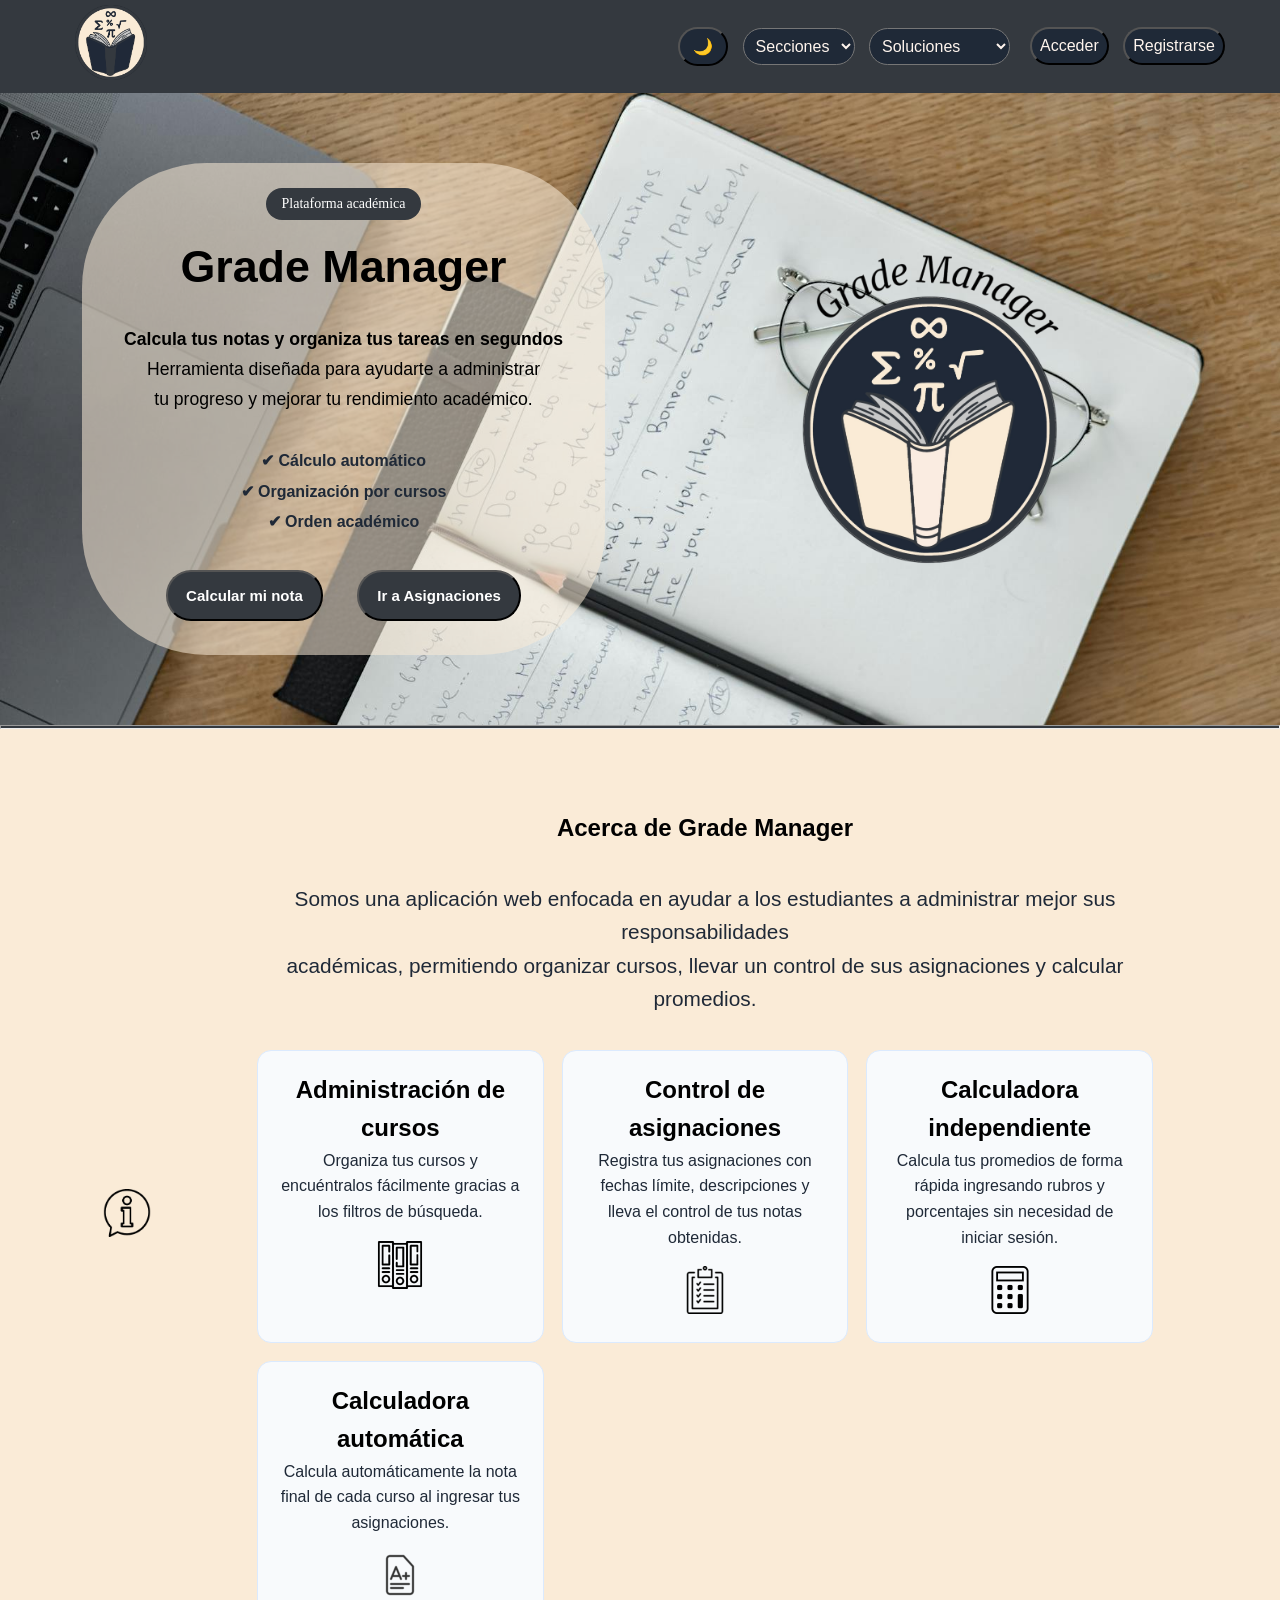
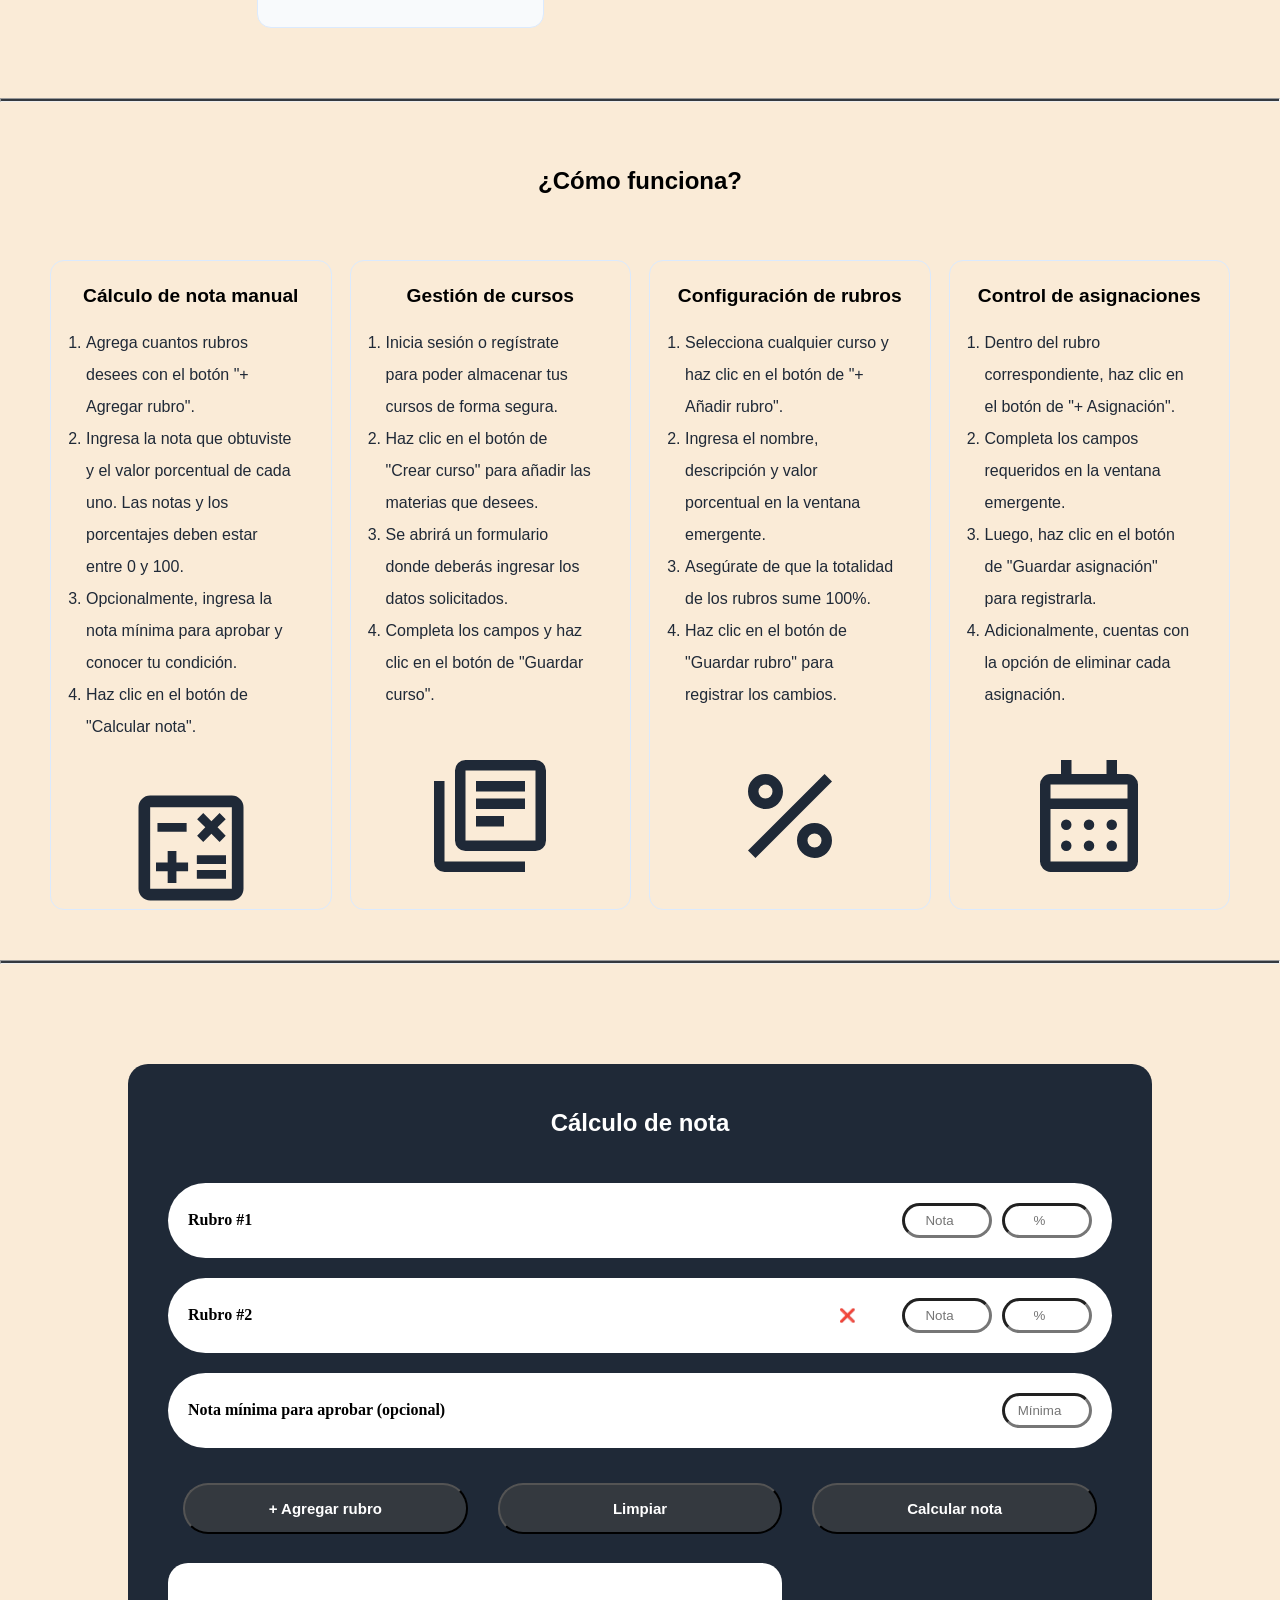
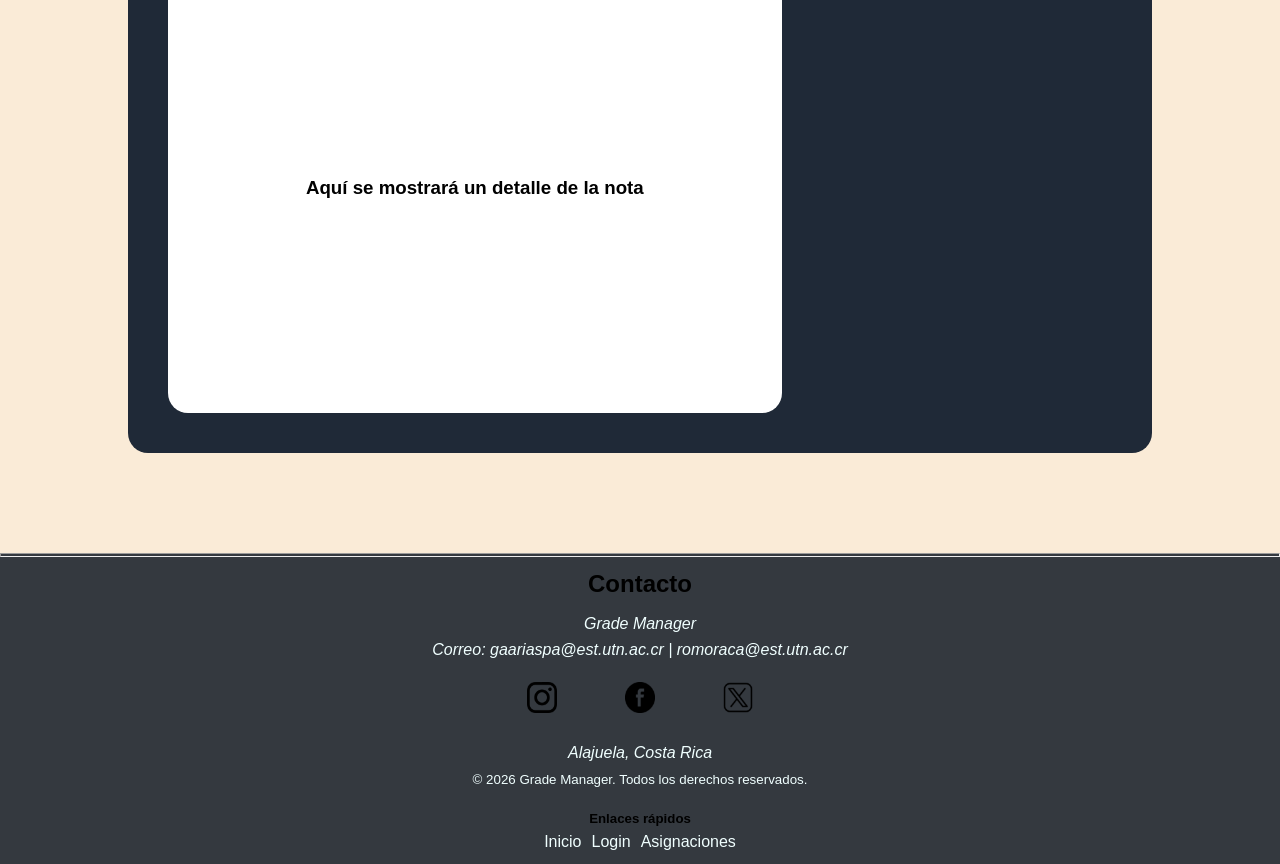
==== index.html @ 629d48a9 "Merge branch 'main' of https://github.com/RadTanuki/Proyecto_Programacion_Web_I" ====
<!DOCTYPE html>
<html lang="en">

<head>
    <meta charset="UTF-8">
    <meta name="viewport" content="width=device-width, initial-scale=1.0">
    <meta name="description" content="Grade Manager is a webpage dedicated to
    help students manage their university assignments and projects">
    <meta name="keywords" 
        content="College, Study, Knowledge, Management,
        Students, Time management, Programming, 
        Artificial Inteligence, Chemistry, Phisics, Biology">
    <link rel="stylesheet" href="CSS/style.css">
    <link rel="stylesheet" href="CSS/styleCalculoNota.css">
    <title>Grade Manager | Inicio</title>
</head>

<body>
    <header class="site-header" id="header">
        
        <a href="index.html">
            <img src="assets/images/logoHeader.png" class="logo" alt="Logo de Grade Manager">
        </a>

        <input type="checkbox" id="menu-toggle">

        <label for="menu-toggle" class="hamburguesa">
            <span></span>
            <span></span>
            <span></span>
        </label>

        <div class="menu-nav">
            <nav>

                <button id="botonDark" class="header-interactables"> &#x1F319; </button>
        
                <select class="header-interactables" id="sections">
                    <option value="">Secciones</option>
                    <option value="#hero">Inicio</option>
                    <option value="#about">Acerca de</option>
                    <option value="#funcionamiento">Tutorial</option>
                    <option value="#contact">Contacto</option>
                </select>
                <select class="header-interactables" id="solutions">
                    <option>Soluciones</option>
                    <option value="curso.html">Asignaciones</option>
                    <option value="#calculoNota">Calcular notas</option>
                </select>
            </nav>
            <nav>
                <button class="header-interactables" data-href="login.html">Acceder</button>
                <button class="header-interactables" data-href="login.html">Registrarse</button>
            </nav>
        </div>
    </header>

    <main>
        <section id="hero" class="hero">
            <div class="container hero-content">
                <div class="hero-text">
                    <span class="hero-badge">Plataforma académica</span>
                    <h1> Grade Manager </h1>
                    <p> <strong>Calcula tus notas y organiza tus
                        tareas en segundos</strong>
                        <br>Herramienta diseñada para ayudarte a 
                        administrar <br>tu progreso y mejorar tu rendimiento
                        académico. 
                    </p>
                    <ul>
                        <li><strong>&#x2714 Cálculo automático</strong></li>
                        <li><strong>&#x2714 Organización por cursos</strong></li>
                        <li><strong>&#x2714 Orden académico</strong></li>
                    </ul>
                    <button class="btn-primary" data-href="#calculoNota">Calcular mi nota</button>
                    <button class="btn-primary" data-href="curso.html">Ir a Asignaciones</button>
                </div>
                <figure class="hero-image">
                    <img src="assets/images/logo.png" alt="Notas de estudiante">
                </figure>
            </div>
        </section>

        <hr>

        <section id="about" class="about">
            <div class="container about-content">
                <figure class="about-image">
                    <img src="assets/images/informacion.png" alt="Información">
                </figure>
                <div>
                    <h1 class="about-title">Acerca de Grade Manager</h1>
                    <p class="about-text">
                        Somos una aplicación web enfocada en ayudar a los estudiantes a administrar mejor sus 
                        responsabilidades <br> académicas, permitiendo organizar cursos, llevar un control de sus asignaciones y calcular promedios.
                    </p>

                    <div id="about-grid">
                        
                    </div>
                </div>
            </div>
        </section>

        <hr>

        <section id="funcionamiento" class="funcionamiento">

            <h1 class="funcionamiento-h2">¿Cómo funciona?</h1>

            <div class="funcionamiento-grid">

                <article class="funcionamiento-card">
                    <h4 class="funcionamiento-h4">Cálculo de nota manual</h4>
                    <ol class="funcionamiento-ol">
                        <li>Agrega cuantos rubros desees con el botón "+ Agregar rubro".</li>
                        <li>Ingresa la nota que obtuviste y el valor porcentual de cada uno. 
                            Las notas y los porcentajes deben estar entre 0 y 100.</li>
                        <li>Opcionalmente, ingresa la nota mínima para aprobar y conocer tu condición.</li>
                        <li>Haz clic en el botón de "Calcular nota".</li>
                    </ol>
                    <figure class="funcionamiento-image">
                        <img src="assets/images/calc.svg">
                    </figure>
                </article>

                <article class="funcionamiento-card">
                    <h4 class="funcionamiento-h4">Gestión de cursos</h4>
                    <ol class="funcionamiento-ol">
                        <li>Inicia sesión o regístrate para poder almacenar tus cursos de forma segura.</li>
                        <li>Haz clic en el botón de "Crear curso" para añadir las materias que desees.</li>
                        <li>Se abrirá un formulario donde deberás ingresar los datos solicitados.</li>
                        <li>Completa los campos y haz clic en el botón de "Guardar curso".</li>
                    </ol>
                    <figure class="funcionamiento-image">
                        <img src="assets/images/course.svg">
                    </figure>
                </article>

                <article class="funcionamiento-card">
                    <h4 class="funcionamiento-h4">Configuración de rubros</h4>
                    <ol class="funcionamiento-ol">
                        <li>Selecciona cualquier curso y haz clic en el botón de "+ Añadir rubro".</li>
                        <li>Ingresa el nombre, descripción y valor porcentual en la ventana emergente.</li>
                        <li>Asegúrate de que la totalidad de los rubros sume 100%.</li>
                        <li>Haz clic en el botón de "Guardar rubro" para registrar los cambios.</li>
                    </ol>
                    <figure class="funcionamiento-image">
                        <img src="assets/images/rubros.svg">
                    </figure>
                </article>

                <article class="funcionamiento-card">
                    <h4 class="funcionamiento-h4">Control de asignaciones</h4>
                    <ol class="funcionamiento-ol">
                        <li>Dentro del rubro correspondiente, haz clic en el botón de "+ Asignación".</li>
                        <li>Completa los campos requeridos en la ventana emergente.</li>
                        <li>Luego, haz clic en el botón de "Guardar asignación" para registrarla.</li>
                        <li>Adicionalmente, cuentas con la opción de eliminar cada asignación.</li>
                    </ol>
                    <figure class="funcionamiento-image">
                        <img src="assets/images/asig.svg">
                    </figure>
                </article>

            </div>
        </section>

        <hr>

        <section id="calculoNota">

            <form class="container-calculo">

            <h1>Cálculo de nota</h1>

            <div class="rubros-container">
                
                <div class="rubro-card">

                    <label>Rubro #1</label> 
                    <input type="number" class="input-nota" required placeholder="Nota" min="0" max="100">
                    <input type="number" class="input-porcentaje" required placeholder="%" min="1" max="100">
                </div>

                <div class="rubro-card">

                    <label>Rubro #2</label>
                    <input class="btn-eliminar" type="button" value="&#x274C">
                    <input type="number" class="input-nota" required placeholder="Nota" min="0" max="100">
                    <input type="number" class="input-porcentaje" required placeholder="%" min="1" max="100">

                </div>

                <div class="notaMinima-card" >

                    <label>Nota mínima para aprobar (opcional)</label>
                    <input type="number" id="notaMinima" placeholder="Mínima" min="0" max="100">

                </div>

                <div class="acciones">
                    <button class="btn-primary-calculo" id="agregarRubro">+ Agregar rubro</button>
                    <button class="btn-primary-calculo" id="limpiar">Limpiar</button>
                    <button class="btn-primary-calculo" id="calcularNota">Calcular nota</button>
                </div>

            </div>

            <div id="result">
                <h3>Aquí se mostrará un detalle de la nota</h3>
            </div>

        </form>


        </section>

    </main>

    <hr>

    <footer id="contact">
        <h2>Contacto</h2>
        <address>
            Grade Manager<br>
            Correo: gaariaspa@est.utn.ac.cr | romoraca@est.utn.ac.cr
            <ul>
                <li>
                    <a class="active-link" href="https://www.instagram.com/" target="_blank">
                        <img src="assets/images/instagram.png">
                    </a>
                </li>
                <li><a class="active-link" href="https://www.facebook.com/?locale=es_LA" target="_blank">
                        <img src="assets/images/facebook.png">
                    </a>
                </li>
                <li><a class="active-link" href="https://x.com/?lang=es" target="_blank">
                        <img src="assets/images/x.png">
                    </a>
                </li>
            </ul>
            Alajuela, Costa Rica
        </address>

        <p>
            <small>&copy; 2026 Grade Manager. Todos los derechos reservados.</small>
        </p>

        <h5>Enlaces rápidos</h5>
        <ul>
            <li><a href="index.html">Inicio</a></li>
            <li><a href="login.html">Login</a></li>
            <li><a href="login.html">Asignaciones</a></li>
            <!--Habría que poner un if sesión iniciada mandar a esa 
            ventana, sino, a login-->
        </ul>
    </footer>
    <script src="js/buttons.js"></script>
    <script src="js/loadJson.js"></script>
    <script src="js/darkMode.js"></script>
    <script src="js/index.js"></script>
    <script src="js/grade.js"></script>
</body>
</html>
---- CSS/style.css ----
/*============================
Main CSS
============================*/

* {
  margin: 0;
  padding: 0;
  box-sizing: border-box;
}

@font-face {
  font-family: "Fuente";
  src: url("../assets/font/Merriweather/Merriweather.ttf") format("truetype");
  font-style: normal;
}

h1,
h2,
h3,
h4,
h5,
h6 {
  font-family: "Fuente", sans-serif;
  color: black;
}

html {
  font-size: 16px;
  scroll-behavior: smooth;
}

body {
  font-family: "Segoe UI", Roboto, "Helvetica Neue", Arial, sans-serif;
  background-color: antiquewhite;
  color: #1f2937;
  line-height: 1.6;
}

a {
  text-decoration: none;
}

hr {
  height: 4px;
  background-color: #34393f;
}

.container {
  width: 90%;
  margin: 0 auto;
  display: block;
}

/*============================
Header
============================*/
.site-header {
  padding: 5px 45px;
  display: flex;
  align-items: center;
  justify-content: space-between;
  background-color: #34393f;
  position: sticky;
  top: 0;
  z-index: 1000;
}

.logo {
  height: 75px;
  width: auto;
  object-fit: contain;
  margin-left: 30px;
}

.logo:hover {
  transform: scale(1.1);
  cursor: pointer;
  transition: transform 0.3s;
}

.header-interactables {
  font-size: 1rem;
  margin-bottom: 0;
  margin-right: 10px;
  background-color: #1f2937;
  color: seashell;
  border-radius: 30px;
  padding: 8px;
  align-items: center;
  cursor: pointer;
}

.header-interactables:hover {
  background-color: seashell;
  color: #1f2937;
  transition: background-color 0.3s;
}

#menu-toggle {
  display: none;
}

.hamburguesa {
  display: none;
  cursor: pointer;
}

.hamburguesa span {
  display: block;
  width: 30px;
  height: 4px;
  background-color: white;
  margin: 5px 0;
  border-radius: 2px;
}

.menu-nav {
  display: flex;
  gap: 10px;
}

#toggle {
  display: none;
}

#label_toggle {
  color: white;
  cursor: pointer;
}

#botonDark {
  width: 50px;
  text-align: center;
}

/* --------------------------
Hero Section
--------------------------- */

.hero {
  background-image: url(../assets/images/wallpaper.jpg);
  background-repeat: no-repeat;
  background-attachment: fixed;
  background-size: cover;
  padding: 20px;
}

.hero-content {
  display: flex;
  align-items: center;
  gap: 50px;
  margin-bottom: 50px;
  margin-top: 50px;
}

.hero-text {
  flex: 1;
  text-align: center;
  background-color: rgba(250, 235, 215, 0.548);
  padding-top: 25px;
  padding-bottom: 25px;
  border-radius: 125px;
}

.hero-text h1 {
  font-size: clamp(2rem, 5vw, 2.8rem);
  color: black;
  margin-bottom: 1px;
  margin-top: 5px;
  padding: 15px;
  line-height: 1.2;
}

.hero-text p {
  font-size: 1.1rem;
  color: black;
  margin-bottom: 2px;
  padding: 15px;
  line-height: 1.7;
}

.hero-text span {
  display: inline-block;
  background-color: #34393f;
  color: white;
  font-weight: 500;
  font-size: 14px;
  padding: 5px 16px;
  border-radius: 20px;
  font-family: "Fuente", serif;
}

.hero-text ul {
  padding: 15px;
  line-height: 1.9;
  margin-bottom: 2px;
}

.hero-text li {
  list-style-type: none;
}

.hero-image {
  display: flex;
  justify-content: center;
  align-items: center;
  flex: 1;
  background-color: transparent;
  padding: 10px;
}

.hero-image img {
  width: 55%;
  border-radius: 12px;
}

/* -------------------------
Buttons
---------------------------- */

.btn-primary {
  display: inline-block;
  background-color: #34393f;
  color: white;
  border-radius: 25px;
  font-weight: bold;
  margin: 15px 15px 9px 15px;
  padding: 15px 18px 15px 18px;
  font-size: 15px;
}

.btn-primary:hover {
  background-color: white;
  color: black;
  transition: background-color 0.3s;
}

.btn-secondary {
  display: inline-block;
  background-color: #e5e7eb;
  color: #374151;
  border-radius: 25px;
  font-weight: bold;
  margin: 15px 15px 9px 15px;
  padding: 15px 18px 15px 18px;
  font-size: 15px;
}

.btn-secondary:hover {
  background-color: #374151;
  color: #e5e7eb;
  transition: background-color 0.3s;
}

/*============================
About Section
============================*/

.about {
  background-color: antiquewhite;
  padding: 70px;
}

.about-content {
  display: flex;
  align-items: center;
  gap: 50px;
}

.about-text {
  flex: 2;
  text-align: center;
  border-radius: 200px;
  font-size: 1.3rem;
  margin-bottom: 35px;
  margin-top: 35px;
}

.about-title {
  flex: 1;
  text-align: center;
  padding-top: 10px;
  border-radius: 200px;
}

.about-text p {
  max-width: 700px;
  margin: 0 auto;
  text-align: center;
  font-size: 1.1rem;
  color: black;
  margin-bottom: 2px;
  padding: 15px;
  line-height: 1.7;
  text-indent: 30px;
}

.about-image {
  flex: 1;
  display: flex;
  justify-content: center;
  align-items: center;
  background-color: antiquewhite;
}

.about-image img {
  width: 60%;
  margin-right: 80px;
}

.about-info {
  margin-top: 25px;
  padding: 28px 18px 18px 18px;
  background-color: rgba(255, 255, 255, 0.7);
  border-left: 5px solid #00b4d8;
  border-radius: 10px;
  position: relative;
}

#about-grid {
  display: grid;
  grid-template-columns: repeat(auto-fit, minmax(220px, 1fr));
  gap: 18px;
  margin-top: 24px;
}

.about-card {
  background-color: #f8fafc;
  border: 1px solid #dbeafe;
  border-radius: 14px;
  padding: 20px;
  text-align: center;
  transition:
    transform 0.3s,
    box-shadow 0.3s;
}

.about-card:hover {
  transform: translateY(-5px);
  box-shadow: 0 15px 35px rgba(0, 0, 0, 0.15);
}

/*============================
Funcionamiento
============================*/

.funcionamiento {
  background-image: url(../assets/images/fondo-funcionamiento.jpg);
  background-repeat: no-repeat;
  background-attachment: fixed;
  background-size: cover;
  padding: 50px;
}

.funcionamiento-content {
  display: flex;
  align-items: center;
  gap: 50px;
}

.funcionamiento-grid {
  display: grid;
  grid-template-columns: repeat(auto-fit, minmax(220px, 1fr));
  gap: 18px;
  margin-top: 20px;
}

.funcionamiento-card {
  display: flex;
  flex-direction: column;
  justify-content: space-between;
  height: 650px;
  background-color: antiquewhite;
  border: 1px solid #dbeafe;
  border-radius: 14px;
  padding: 20px;
  transition:
    transform 0.3s,
    box-shadow 0.3s;
}

.funcionamiento-card:hover {
  transform: translateY(-5px);
  box-shadow: 0 15px 35px rgba(0, 0, 0, 0.15);
}

.funcionamiento-image {
  display: flex;
  justify-content: center;
  flex: 1;
  background-color: transparent;
  padding: 10px;
  margin: 10px;
}

.funcionamiento-image img {
  width: 70%;
}

.funcionamiento-h2 {
  flex: 1;
  text-align: center;
  padding-top: 10px;
  padding-bottom: 40px;
  border-radius: 200px;
}

.funcionamiento-h4 {
  font-size: larger;
  text-align: center;
}

.funcionamiento-ol {
  margin: 15px 15px 15px 15px;
  list-style: number;
  line-height: 2;
}

/*============================
Utilities
============================*/
p {
  margin-bottom: 16px;
}

/*============================
Footer
============================*/

footer {
  background-color: #34393f;
  color: azure;
  font-size: 1rem;
  text-align: center;
  padding-bottom: 10px;
}

footer a {
  color: azure;
}

footer h2 {
  padding: 8px;
}

footer a:hover {
  text-decoration: underline;
}

footer ul {
  display: flex;
  align-items: center;
  justify-content: center;
  gap: 10px;
  list-style: none;
}

footer li img {
  width: 80%;
  padding: 20px;
}

/*===========================
       Dark Mode Index
===========================*/

.dark {
  background-color: #0f1117;
  color: #e8eaf0;
}

.dark h1,
.dark h2,
.dark h3,
.dark h4,
.dark h5,
.dark h6 {
  color: #e8eaf0;
}

.dark hr {
  background-color: white;
}

.dark .site-header {
  background-color: #161b27;
  transition: all 0.8s;
}

.dark .header-interactables {
  background-color: #252c3f;
}

.dark .header-interactables:hover {
  background-color: #3b82f6;
  color: #ffffff;
}

.dark .hero {
  background-image: url(../assets/images/wallpaperDark.jpg);
  transition: all 0.8s;
}

.dark .hero-text {
  background-color: rgba(15, 17, 23, 0.75);
  border: 1px solid #2d3550;
}

.dark .hero-text h1 {
  color: #e8eaf0;
}

.dark .hero-text p {
  color: #bac0d1;
}

.dark .hero-text span {
  background-color: #1e3a6e;
  color: #93c5fd;
}

.dark .hero-text li {
  color: #e8eaf0;
}

.dark .btn-primary {
  background-color: #3b82f6;
  color: white;
}

.dark .btn-primary:hover {
  background-color: #2563eb;
  color: white;
}

/*===========================
       Dark Mode About
===========================*/

.dark .about {
  transition: all 0.8s;
}

.dark .about {
  background-color: #0f1117;
}

.dark .about-text p {
  color: #9aa3b8;
}

.dark .about-image {
  background-color: transparent;
}

.dark .about-image img {
  filter: invert(1);
}

.dark .about-info {
  background-color: rgba(30, 36, 54, 0.85);
}

.dark .about-card {
  background-color: #1e2436;
  border: 1px solid #2d3550;
}

.dark .about .about-card h3,
.dark .about .about-card h4,
.dark .about .about-card p {
  color: #e8eaf0;
}

.dark .about-card img {
  filter: invert(1);
}

/*===========================
   Dark Mode Funcionamiento
===========================*/

.dark .funcionamiento {
  background-image: url(../assets/images/fondo-funcionamientoDark.jpg);
  transition: all 0.8s;
}

.dark .funcionamiento-card {
  background-color: #161b27;
  border: 1px solid #2d3550;
}

.dark .funcionamiento-card img {
  filter: invert(1);
}

.dark .funcionamiento-card h2,
.dark .funcionamiento-card h4,
.dark .funcionamiento-card p,
.dark .funcionamiento-card li {
  color: #e8eaf0;
}

.dark .funcionamiento-ol {
  color: #9aa3b8;
}

/*===========================
       Dark Mode Footer
===========================*/

.dark footer {
  transition: all 0.8s;
}

.dark footer {
  background-color: #161b27;
  border-top: 1px solid #2d3550;
  color: #9aa3b8;
}

.dark footer h2 {
  color: #e8eaf0;
}

.dark footer a {
  color: #93c5fd;
}

.dark footer img {
  filter: invert(1);
}

@media (max-width: 768px) {
  .hamburguesa {
    display: block;
    margin-right: 30px;
  }

  #botonDark {
    align-self: center;
  }

  .menu-nav {
    display: none;
    position: absolute;
    top: 70px;
    left: 0;
    width: 100%;
    background-color: #34393f;
    padding: 20px;
    flex-direction: column;
  }

  .menu-nav nav {
    display: flex;
    flex-direction: column;
    gap: 10px;
  }

  .menu-nav select {
    text-align: center;
  }

  .logo {
    margin-left: 0;
    height: 75px;
  }

  #menu-toggle:checked ~ .menu-nav {
    display: flex;
  }

  .hero {
    padding: 30px 5px;
  }

  .hero-content {
    flex-direction: column;
    align-items: center;
    /*width: 77%;*/
  }

  .hero-text,
  .hero-image {
    /*width: 150%;*/
  }

  .hero-text {
    padding-top: 15px;
    padding-bottom: 15px;
  }

  .hero-text h1 {
    font-size: 35px;
  }

  .hero-text p {
    font-size: 16px;
  }

  .hero-image {
    max-width: 450px;
  }

  .main-nav ul {
    gap: 6px;
  }

  .main-nav a {
    font-size: 0.9rem;
    padding: 7px 8px;
  }

  .about {
    padding: 30px 10px;
  }

  .about-content {
    flex-direction: column;
    align-items: center;
    text-align: center;
  }

  .about-text {
    text-align: center;
    font-size: 20px;
    margin-bottom: 40px;
  }

  .about-image img {
    width: 150px;
  }

  .about-title {
    font-size: 30px;
    margin-bottom: 30px;
  }

  .about-card {
    margin-bottom: 15px;
  }

  .about-card p {
    font-size: 20px;
  }

  .about-card h3 {
    font-size: 25px;
    margin-bottom: 10px;
  }

  .funcionamiento {
    padding: 30px 15px;
  }

  .funcionamiento-h2 {
    font-size: 30px;
    margin-bottom: 30px;
  }

  .funcionamiento-h4 {
    font-size: 25px;
    margin-bottom: 10px;
  }

  .funcionamiento-ul {
    font-size: 20px;
  }
}

/*============================
Feedback
============================*/

.error-message {
  color: #e11d48;
  font-size: 13px;
  margin-top: 4px;
  display: none;
}

.error-message.visible {
  display: block;
}

.feedback-message {
    margin-top: 10px;
    padding: 10px 14px;
    border-radius: 8px;
    font-size: 14px;
    display: none;
}

.feedback-message.visible {
    display: block;
}

.feedback-message.success {
    background-color: #dcfce7;
    color: #166534;
}

.feedback-message.error {
    background-color: #fee2e2;
    color: #b91c1c;
}
---- CSS/styleCalculoNota.css ----
.container-calculo {
  display: flex;
  flex-wrap: wrap;
  width: 80%;
  margin: 100px auto;
  background-color: #1f2937;
  padding: 40px;
  gap: 20px;
  align-items: flex-start;
  border-radius: 20px;
}

.container-calculo h1 {
  width: 100%;
  text-align: center;
  margin-bottom: 20px;
  color: white;
}

/*Main*/

.rubros-container {
  display: grid;
  gap: 20px;
  flex: 1;
}

.rubro-card {
  display: flex;
  align-items: center;
  width: 100%;
  background-color: aqua;
  padding: 20px;
  border-radius: 100px;
  gap: 10px;
  font-family: "Fuente";
  background-color: white;
  color: black;
  font-weight: bold;
}

.rubro-card label {
  margin-right: auto;
}

.rubro-card input {
  width: 90px;
  padding: 7px;
  border-radius: 100px;
  border-width: 3px;
  text-align: center;
}

.notaMinima-card {
  display: flex;
  align-items: center;
  width: 100%;
  background-color: aqua;
  padding: 20px;
  border-radius: 100px;
  gap: 10px;
  font-family: "Fuente";
  background-color: white;
  color: black;
  font-weight: bold;
}

.notaMinima-card label {
  margin-right: auto;
}

.notaMinima-card input {
  width: 90px;
  padding: 7px;
  border-radius: 100px;
  border-width: 3px;
  text-align: center;
}

.aprobado {
  align-self: center;
  background-color: #7ef067;
  width: 100px;
  border-radius: 100px;
  padding: 10px;
  margin-bottom: 20px;
}

.reprobado {
  align-self: center;
  background-color: #f06767;
  width: 100px;
  border-radius: 100px;
  padding: 10px;
  margin-bottom: 20px;
}

.input-error {
  border-color: #dc2626 !important;
  background-color: #fef2f2 !important;
}

.input-success {
  border-color: #16a34a !important;
  background-color: #f0fdf4 !important;
}

.warning {
  font-family: "Fuente", sans-serif;
  color: black;

  align-self: center;
  background-color: #f2f57a;

  border-radius: 100px;
  padding: 20px;
  margin-bottom: 20px;
}

.acciones {
  display: flex;
}

.btn-primary-calculo {
  width: 100%;
  background-color: #34393f;
  color: white;
  border-radius: 25px;
  font-weight: bold;
  margin: 15px 15px 9px 15px;
  padding: 15px 18px 15px 18px;
  font-size: 15px;
}

.btn-primary-calculo:hover {
  background-color: white;
  color: black;
  transition: background-color 0.3s;
  cursor: pointer;
}

.btn-eliminar {
  width: 30px;
  padding: 0;
  background-color: transparent;
  border-color: transparent;
}

.btn-eliminar:hover {
  background-color: #1f2937;
}

#result {
  display: flex;
  flex-direction: column;
  justify-content: center;
  text-align: center;

  width: 65%;
  height: 450px;
  flex-shrink: 0;

  background-color: white;
  color: black;

  border-radius: 20px;
  padding: 15px;
}

#result h2 {
  margin-bottom: 20px;
  margin-top: 25px;
}

#result h3 {
  margin-bottom: 25px;
  margin-top: 25px;
}

.table-detalleNota th,
td {
  border: 2px solid black;
  border-collapse: collapse;
  padding: 4px;
}

.table-detalleNota th {
  background-color: antiquewhite;
}

/*===========================
    Dark Mode CalculoNota
===========================*/

.dark .container-calculo {
  background-color: #161b27;
  transition: all 0.8s;
}

.dark .rubro-card {
  background-color: #1e2436;
  border: 1px solid #2d3550;
  color: #e8eaf0;
}

.dark .rubro-card label {
  color: #e8eaf0;
}

.dark .rubro-card input {
  border-color: #3d4a6a;
  background-color: #252c3f;
  color: #e8eaf0;
}

.dark .notaMinima-card {
  background-color: #1e2436;
  border: 1px solid #2d3550;
  color: #e8eaf0;
}

.dark .notaMinima-card input {
  border: 3px solid #3d4a6a;
  background-color: #252c3f;
  color: #e8eaf0;
}

.dark .aprobado {
  background-color: #14532d;
  color: #22c55e;
}

.dark .reprobado {
  background-color: #450a0a;
  color: #ef4444;
}

.dark .input-error {
  border-color: #ef4444 !important;
  background-color: #450a0a !important;
}

.dark .input-success {
  border-color: #22c55e !important;
  background-color: #14532d !important;
}

.dark .warning {
  background-color: #f59e0b;
}

.dark .btn-primary-calculo {
  background-color: #3b82f6;
  color: #ffffff;
}

.dark .btn-primary-calculo:hover {
  background-color: #2563eb;
  color: #ffffff;
}

.dark .btn-eliminar:hover {
  background-color: #2563eb;
}

.dark #result {
  background-color: #1e2436;
  border: 1px solid #2d3550;
  color: #e8eaf0;
}

.dark #result h2 {
  color: #e8eaf0;
}

.dark #result h3 {
  color: #e8eaf0;
}

.dark .table-detalleNota th {
  border: 2px solid #2d3550;
  color: #e8eaf0;
}

.dark .table-detalleNota td {
  border: 2px solid #2d3550;
  color: #e8eaf0;
}

.dark .table-detalleNota th {
  background-color: #252c3f;
  color: #9aa3b8;
}

@media (max-width: 768px) {
  html,
  body {
    overflow-x: hidden;
  }

  .hamburguesa {
    display: block;
    margin-right: 30px;
  }

  .menu-nav {
    display: none;
    position: absolute;
    top: 70px;
    left: 0;
    width: 100%;
    background-color: #34393f;
    padding: 20px;
    flex-direction: column;
  }

  .menu-nav nav {
    display: flex;
    flex-direction: column;
    gap: 10px;
  }

  .menu-nav select {
    text-align: center;
  }

  .logo {
    margin-left: 93px;
  }

  #menu-toggle:checked ~ .menu-nav {
    display: flex;
  }

  .main-nav ul {
    gap: 6px;
  }

  .main-nav a {
    font-size: 0.9rem;
    padding: 7px 8px;
  }

  .container-calculo {
    margin-top: 35px;
    margin-bottom: 35px;
    width: 95%;
    padding: 20px 5px;
  }

  .rubro-card {
    padding: 20px;
    margin-left: 5px;
    width: 82%;
  }

  .rubro-card label {
    text-align: center;
  }

  .notaMinima-card {
    padding: 20px;
    margin-left: 5px;
    width: 82%;
  }

  .acciones {
    width: 85%;
    display: flex;
    flex-direction: column;
    align-items: center;
  }

  .btn-primary-calculo {
    width: 70%;
    margin: 10px 0;
  }

  #result {
    width: 94%;
    margin-left: 10px;
    margin-right: 10px;
    height: 100%;
  }
}
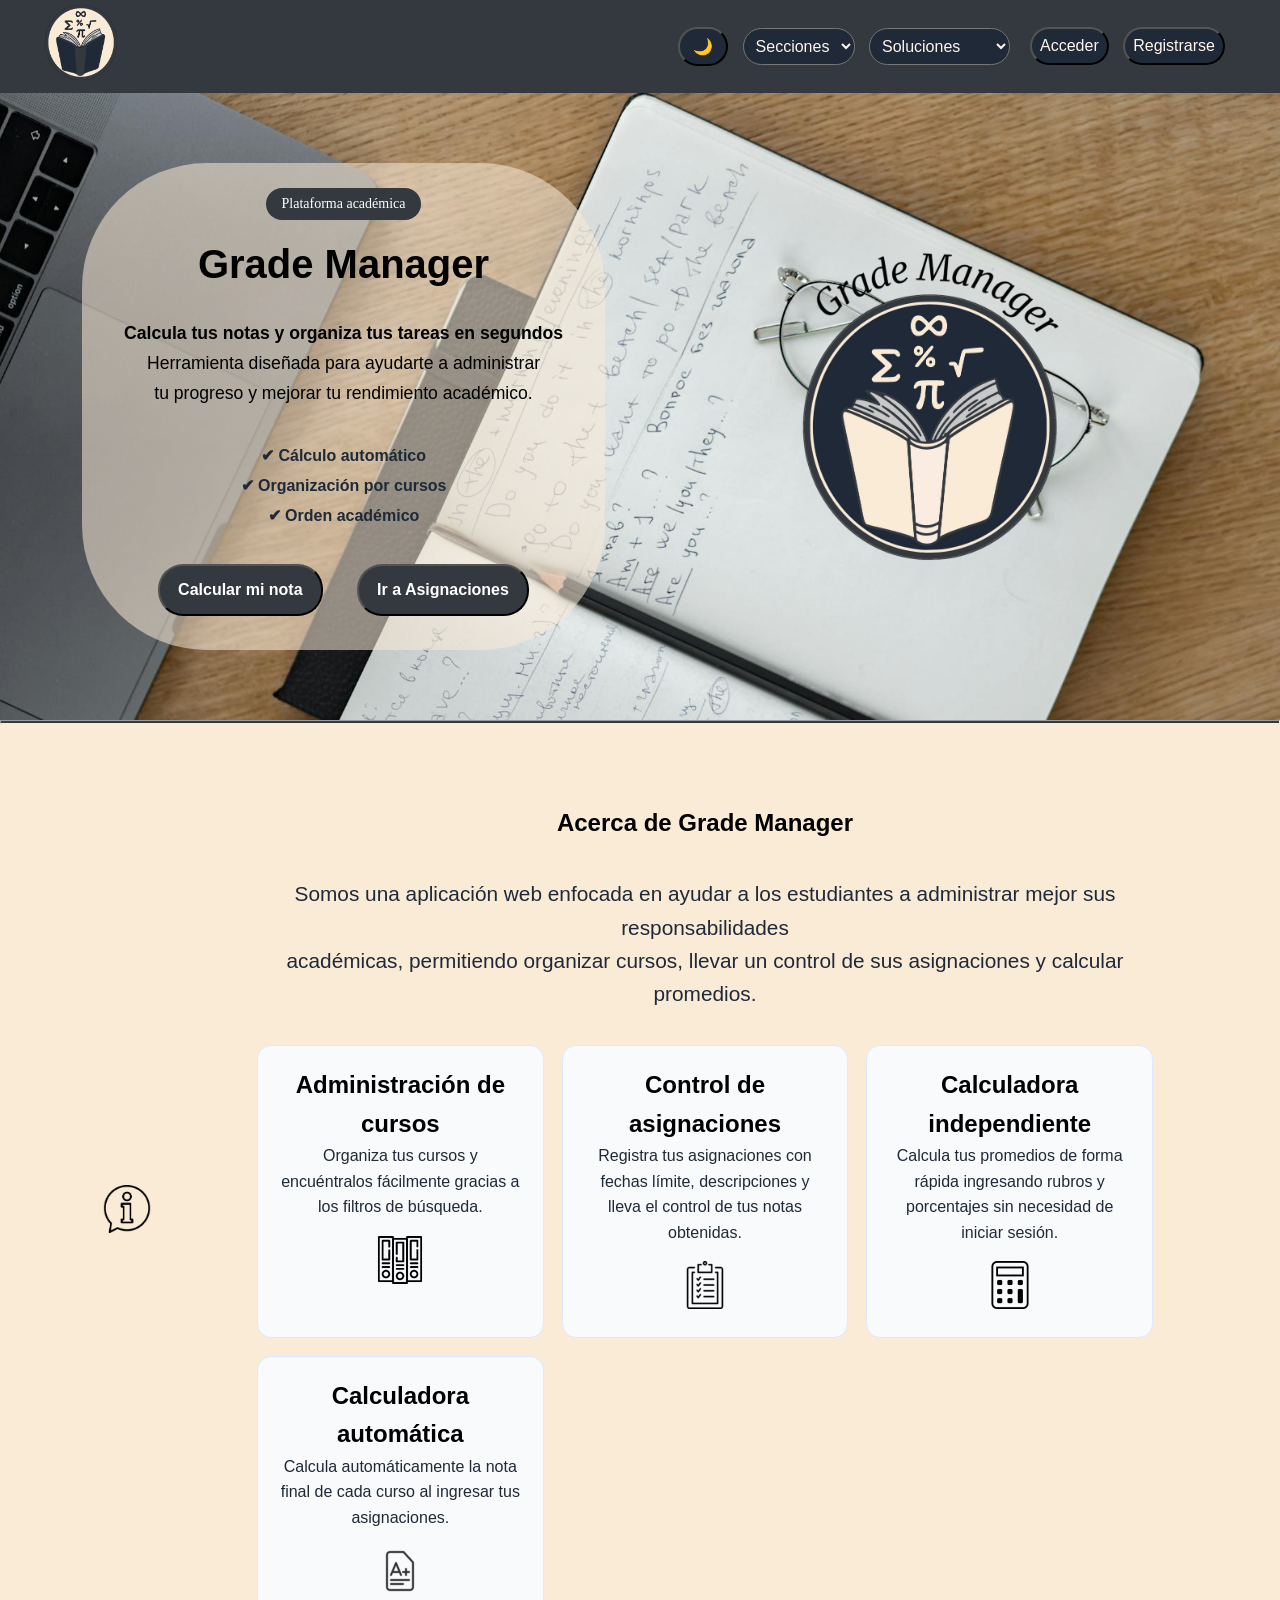
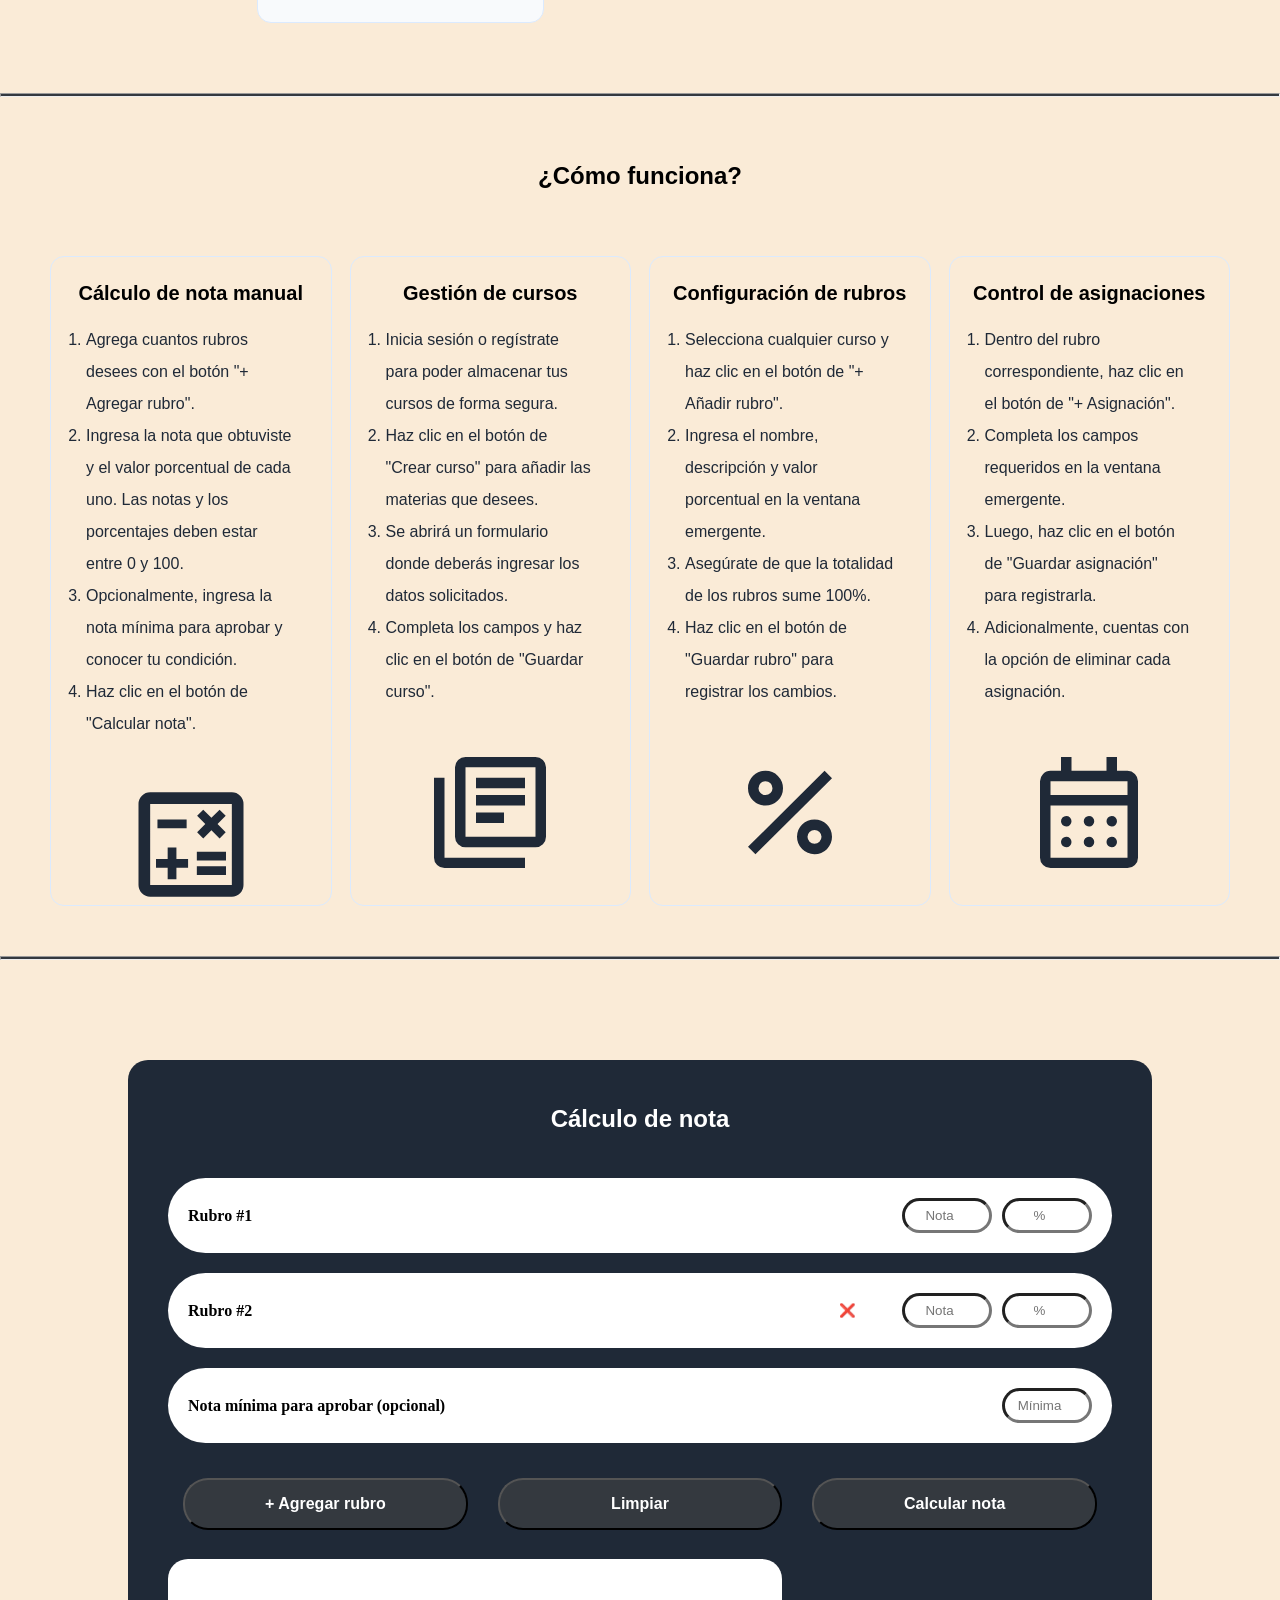
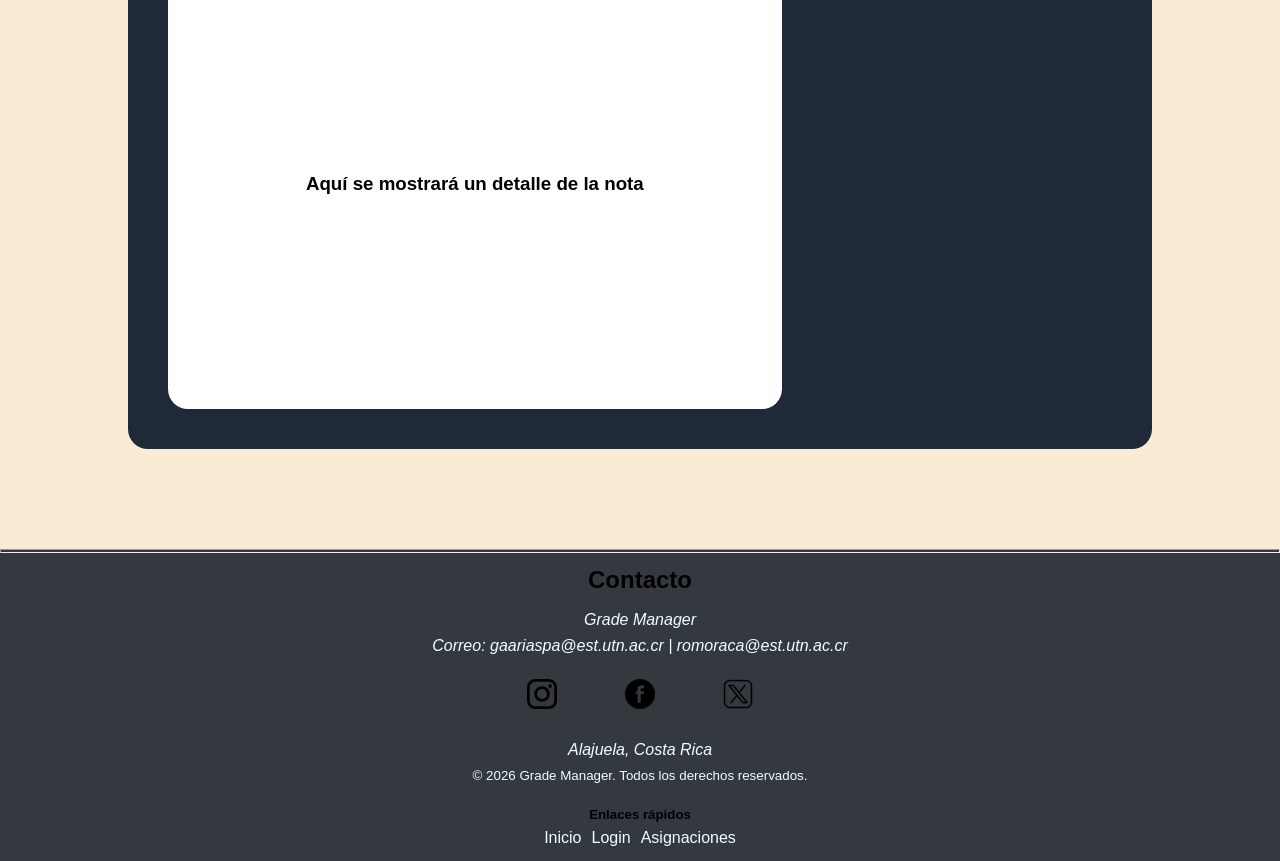
==== commit 6ba65317: "Comentarios" ====
--- a/index.html
+++ b/index.html
@@ -6,8 +6,7 @@
     <meta name="viewport" content="width=device-width, initial-scale=1.0">
     <meta name="description" content="Grade Manager is a webpage dedicated to
     help students manage their university assignments and projects">
-    <meta name="keywords" 
-        content="College, Study, Knowledge, Management,
+    <meta name="keywords" content="College, Study, Knowledge, Management,
         Students, Time management, Programming, 
         Artificial Inteligence, Chemistry, Phisics, Biology">
     <link rel="stylesheet" href="CSS/style.css">
@@ -17,7 +16,7 @@
 
 <body>
     <header class="site-header" id="header">
-        
+
         <a href="index.html">
             <img src="assets/images/logoHeader.png" class="logo" alt="Logo de Grade Manager">
         </a>
@@ -34,7 +33,7 @@
             <nav>
 
                 <button id="botonDark" class="header-interactables"> &#x1F319; </button>
-        
+
                 <select class="header-interactables" id="sections">
                     <option value="">Secciones</option>
                     <option value="#hero">Inicio</option>
@@ -62,10 +61,10 @@
                     <span class="hero-badge">Plataforma académica</span>
                     <h1> Grade Manager </h1>
                     <p> <strong>Calcula tus notas y organiza tus
-                        tareas en segundos</strong>
-                        <br>Herramienta diseñada para ayudarte a 
+                            tareas en segundos</strong>
+                        <br>Herramienta diseñada para ayudarte a
                         administrar <br>tu progreso y mejorar tu rendimiento
-                        académico. 
+                        académico.
                     </p>
                     <ul>
                         <li><strong>&#x2714 Cálculo automático</strong></li>
@@ -91,12 +90,13 @@
                 <div>
                     <h1 class="about-title">Acerca de Grade Manager</h1>
                     <p class="about-text">
-                        Somos una aplicación web enfocada en ayudar a los estudiantes a administrar mejor sus 
-                        responsabilidades <br> académicas, permitiendo organizar cursos, llevar un control de sus asignaciones y calcular promedios.
+                        Somos una aplicación web enfocada en ayudar a los estudiantes a administrar mejor sus
+                        responsabilidades <br> académicas, permitiendo organizar cursos, llevar un control de sus
+                        asignaciones y calcular promedios.
                     </p>
 
                     <div id="about-grid">
-                        
+
                     </div>
                 </div>
             </div>
@@ -114,7 +114,7 @@
                     <h4 class="funcionamiento-h4">Cálculo de nota manual</h4>
                     <ol class="funcionamiento-ol">
                         <li>Agrega cuantos rubros desees con el botón "+ Agregar rubro".</li>
-                        <li>Ingresa la nota que obtuviste y el valor porcentual de cada uno. 
+                        <li>Ingresa la nota que obtuviste y el valor porcentual de cada uno.
                             Las notas y los porcentajes deben estar entre 0 y 100.</li>
                         <li>Opcionalmente, ingresa la nota mínima para aprobar y conocer tu condición.</li>
                         <li>Haz clic en el botón de "Calcular nota".</li>
@@ -172,46 +172,46 @@
 
             <form class="container-calculo">
 
-            <h1>Cálculo de nota</h1>
-
-            <div class="rubros-container">
-                
-                <div class="rubro-card">
-
-                    <label>Rubro #1</label> 
-                    <input type="number" class="input-nota" required placeholder="Nota" min="0" max="100">
-                    <input type="number" class="input-porcentaje" required placeholder="%" min="1" max="100">
-                </div>
-
-                <div class="rubro-card">
-
-                    <label>Rubro #2</label>
-                    <input class="btn-eliminar" type="button" value="&#x274C">
-                    <input type="number" class="input-nota" required placeholder="Nota" min="0" max="100">
-                    <input type="number" class="input-porcentaje" required placeholder="%" min="1" max="100">
-
-                </div>
-
-                <div class="notaMinima-card" >
-
-                    <label>Nota mínima para aprobar (opcional)</label>
-                    <input type="number" id="notaMinima" placeholder="Mínima" min="0" max="100">
-
-                </div>
-
-                <div class="acciones">
-                    <button class="btn-primary-calculo" id="agregarRubro">+ Agregar rubro</button>
-                    <button class="btn-primary-calculo" id="limpiar">Limpiar</button>
-                    <button class="btn-primary-calculo" id="calcularNota">Calcular nota</button>
-                </div>
-
-            </div>
-
-            <div id="result">
-                <h3>Aquí se mostrará un detalle de la nota</h3>
-            </div>
-
-        </form>
+                <h1>Cálculo de nota</h1>
+
+                <div class="rubros-container">
+
+                    <div class="rubro-card">
+
+                        <label>Rubro #1</label>
+                        <input type="number" class="input-nota" required placeholder="Nota" min="0" max="100">
+                        <input type="number" class="input-porcentaje" required placeholder="%" min="1" max="100">
+                    </div>
+
+                    <div class="rubro-card">
+
+                        <label>Rubro #2</label>
+                        <input class="btn-eliminar" type="button" value="&#x274C">
+                        <input type="number" class="input-nota" required placeholder="Nota" min="0" max="100">
+                        <input type="number" class="input-porcentaje" required placeholder="%" min="1" max="100">
+
+                    </div>
+
+                    <div class="notaMinima-card">
+
+                        <label>Nota mínima para aprobar (opcional)</label>
+                        <input type="number" id="notaMinima" placeholder="Mínima" min="0" max="100">
+
+                    </div>
+
+                    <div class="acciones">
+                        <button class="btn-primary-calculo" id="agregarRubro">+ Agregar rubro</button>
+                        <button class="btn-primary-calculo" id="limpiar">Limpiar</button>
+                        <button class="btn-primary-calculo" id="calcularNota">Calcular nota</button>
+                    </div>
+
+                </div>
+
+                <div id="result">
+                    <h3>Aquí se mostrará un detalle de la nota</h3>
+                </div>
+
+            </form>
 
 
         </section>
@@ -262,4 +262,5 @@
     <script src="js/index.js"></script>
     <script src="js/grade.js"></script>
 </body>
+
 </html>
--- a/CSS/style.css
+++ b/CSS/style.css
@@ -25,7 +25,7 @@
 }
 
 html {
-  font-size: 16px;
+  font-size: 1rem;
   scroll-behavior: smooth;
 }
 
@@ -52,7 +52,7 @@
 }
 
 /*============================
-Header
+            Header
 ============================*/
 .site-header {
   padding: 5px 45px;
@@ -68,8 +68,6 @@
 .logo {
   height: 75px;
   width: auto;
-  object-fit: contain;
-  margin-left: 30px;
 }
 
 .logo:hover {
@@ -102,15 +100,14 @@
 
 .hamburguesa {
   display: none;
-  cursor: pointer;
 }
 
 .hamburguesa span {
   display: block;
-  width: 30px;
-  height: 4px;
+  width: 40px;
+  height: 5px;
   background-color: white;
-  margin: 5px 0;
+  margin: 4px 0;
   border-radius: 2px;
 }
 
@@ -133,9 +130,9 @@
   text-align: center;
 }
 
-/* --------------------------
-Hero Section
---------------------------- */
+/*==========================
+        Hero Section
+============================*/
 
 .hero {
   background-image: url(../assets/images/wallpaper.jpg);
@@ -143,6 +140,7 @@
   background-attachment: fixed;
   background-size: cover;
   padding: 20px;
+  scroll-margin-top: 80px;
 }
 
 .hero-content {
@@ -163,7 +161,7 @@
 }
 
 .hero-text h1 {
-  font-size: clamp(2rem, 5vw, 2.8rem);
+  font-size: 2.5rem;
   color: black;
   margin-bottom: 1px;
   margin-top: 5px;
@@ -184,7 +182,7 @@
   background-color: #34393f;
   color: white;
   font-weight: 500;
-  font-size: 14px;
+  font-size: 0.875rem;
   padding: 5px 16px;
   border-radius: 20px;
   font-family: "Fuente", serif;
@@ -214,9 +212,9 @@
   border-radius: 12px;
 }
 
-/* -------------------------
-Buttons
----------------------------- */
+/*==========================
+           Buttons
+============================*/
 
 .btn-primary {
   display: inline-block;
@@ -226,7 +224,7 @@
   font-weight: bold;
   margin: 15px 15px 9px 15px;
   padding: 15px 18px 15px 18px;
-  font-size: 15px;
+  font-size: 1rem;
 }
 
 .btn-primary:hover {
@@ -243,7 +241,7 @@
   font-weight: bold;
   margin: 15px 15px 9px 15px;
   padding: 15px 18px 15px 18px;
-  font-size: 15px;
+  font-size: 1rem;
 }
 
 .btn-secondary:hover {
@@ -253,12 +251,13 @@
 }
 
 /*============================
-About Section
+        About Section
 ============================*/
 
 .about {
   background-color: antiquewhite;
   padding: 70px;
+  scroll-margin-top: 80px;
 }
 
 .about-content {
@@ -341,7 +340,7 @@
 }
 
 /*============================
-Funcionamiento
+        Funcionamiento
 ============================*/
 
 .funcionamiento {
@@ -350,6 +349,7 @@
   background-attachment: fixed;
   background-size: cover;
   padding: 50px;
+  scroll-margin-top: 80px;
 }
 
 .funcionamiento-content {
@@ -406,7 +406,7 @@
 }
 
 .funcionamiento-h4 {
-  font-size: larger;
+  font-size: 1.25rem;
   text-align: center;
 }
 
@@ -424,7 +424,7 @@
 }
 
 /*============================
-Footer
+           Footer
 ============================*/
 
 footer {
@@ -482,6 +482,10 @@
   background-color: white;
 }
 
+/*===========================
+      Dark Mode Header
+===========================*/
+
 .dark .site-header {
   background-color: #161b27;
   transition: all 0.8s;
@@ -496,6 +500,10 @@
   color: #ffffff;
 }
 
+/*===========================
+       Dark Mode Hero
+===========================*/
+
 .dark .hero {
   background-image: url(../assets/images/wallpaperDark.jpg);
   transition: all 0.8s;
@@ -522,6 +530,10 @@
 .dark .hero-text li {
   color: #e8eaf0;
 }
+
+/*===========================
+      Dark Mode Buttons
+===========================*/
 
 .dark .btn-primary {
   background-color: #3b82f6;
@@ -631,21 +643,41 @@
   filter: invert(1);
 }
 
+.dark .menu-nav {
+  background-color: #161b27;
+}
+
+/*===========================
+       Responsividad
+===========================*/
+
 @media (max-width: 768px) {
+  html,
+  body {
+    overflow-x: hidden;
+  }
+
+  .site-header {
+    position: relative;
+    display: flex;
+    justify-content: center;
+    align-items: center;
+    padding: 10px 16px;
+  }
+
   .hamburguesa {
-    display: block;
-    margin-right: 30px;
-  }
-
-  #botonDark {
-    align-self: center;
-  }
-
+    display: flex;
+    flex-direction: column;
+    justify-content: center;
+    position: absolute;
+    right: 30px;
+    top: 50%;
+    transform: translateY(-50%);
+  }
   .menu-nav {
     display: none;
     position: absolute;
-    top: 70px;
-    left: 0;
+    top: 95px;
     width: 100%;
     background-color: #34393f;
     padding: 20px;
@@ -660,11 +692,38 @@
 
   .menu-nav select {
     text-align: center;
+    width: 100%;
+  }
+
+  .menu-nav button {
+    width: 100%;
+  }
+
+  .menu-nav #botonDark {
+    width: 25%;
+    margin: 0 auto;
   }
 
   .logo {
-    margin-left: 0;
     height: 75px;
+    width: auto;
+    display: block;
+  }
+
+  .hamburguesa span {
+    transition: 0.5s ease;
+  }
+
+  #menu-toggle:checked + .hamburguesa span:nth-child(1) {
+    transform: rotate(45deg) translate(15px, 3px);
+  }
+
+  #menu-toggle:checked + .hamburguesa span:nth-child(2) {
+    transform: scale(0);
+  }
+
+  #menu-toggle:checked + .hamburguesa span:nth-child(3) {
+    transform: rotate(-45deg) translate(15px, -4px);
   }
 
   #menu-toggle:checked ~ .menu-nav {
@@ -678,12 +737,11 @@
   .hero-content {
     flex-direction: column;
     align-items: center;
-    /*width: 77%;*/
-  }
-
-  .hero-text,
-  .hero-image {
-    /*width: 150%;*/
+    width: 95%;
+  }
+
+  .hero-image img {
+    width: 100%;
   }
 
   .hero-text {
@@ -692,11 +750,11 @@
   }
 
   .hero-text h1 {
-    font-size: 35px;
+    font-size: 2.25rem;
   }
 
   .hero-text p {
-    font-size: 16px;
+    font-size: 1rem;
   }
 
   .hero-image {
@@ -724,16 +782,17 @@
 
   .about-text {
     text-align: center;
-    font-size: 20px;
+    font-size: 1.25rem;
     margin-bottom: 40px;
   }
 
   .about-image img {
-    width: 150px;
+    margin-left: 90px;
+    width: 75%;
   }
 
   .about-title {
-    font-size: 30px;
+    font-size: 1.875rem;
     margin-bottom: 30px;
   }
 
@@ -742,11 +801,11 @@
   }
 
   .about-card p {
-    font-size: 20px;
+    font-size: 1.25rem;
   }
 
   .about-card h3 {
-    font-size: 25px;
+    font-size: 1.25rem;
     margin-bottom: 10px;
   }
 
@@ -755,22 +814,26 @@
   }
 
   .funcionamiento-h2 {
-    font-size: 30px;
+    font-size: 1.875rem;
     margin-bottom: 30px;
   }
 
   .funcionamiento-h4 {
-    font-size: 25px;
+    font-size: 1.5rem;
     margin-bottom: 10px;
   }
 
   .funcionamiento-ul {
-    font-size: 20px;
+    font-size: 1.25rem;
+  }
+
+  #contact {
+    padding: 30px;
   }
 }
 
 /*============================
-Feedback
+          Feedback
 ============================*/
 
 .error-message {
@@ -785,23 +848,23 @@
 }
 
 .feedback-message {
-    margin-top: 10px;
-    padding: 10px 14px;
-    border-radius: 8px;
-    font-size: 14px;
-    display: none;
+  margin-top: 10px;
+  padding: 10px 14px;
+  border-radius: 8px;
+  font-size: 14px;
+  display: none;
 }
 
 .feedback-message.visible {
-    display: block;
+  display: block;
 }
 
 .feedback-message.success {
-    background-color: #dcfce7;
-    color: #166534;
+  background-color: #dcfce7;
+  color: #166534;
 }
 
 .feedback-message.error {
-    background-color: #fee2e2;
-    color: #b91c1c;
-}+  background-color: #fee2e2;
+  color: #b91c1c;
+}
--- a/CSS/styleCalculoNota.css
+++ b/CSS/styleCalculoNota.css
@@ -1,3 +1,7 @@
+#calculoNota {
+  scroll-margin-top: 200px;
+}
+
 .container-calculo {
   display: flex;
   flex-wrap: wrap;
@@ -8,6 +12,7 @@
   gap: 20px;
   align-items: flex-start;
   border-radius: 20px;
+  scroll-margin-top: 80px;
 }
 
 .container-calculo h1 {
@@ -129,7 +134,7 @@
   font-weight: bold;
   margin: 15px 15px 9px 15px;
   padding: 15px 18px 15px 18px;
-  font-size: 15px;
+  font-size: 1rem;
 }
 
 .btn-primary-calculo:hover {
@@ -293,54 +298,6 @@
 }
 
 @media (max-width: 768px) {
-  html,
-  body {
-    overflow-x: hidden;
-  }
-
-  .hamburguesa {
-    display: block;
-    margin-right: 30px;
-  }
-
-  .menu-nav {
-    display: none;
-    position: absolute;
-    top: 70px;
-    left: 0;
-    width: 100%;
-    background-color: #34393f;
-    padding: 20px;
-    flex-direction: column;
-  }
-
-  .menu-nav nav {
-    display: flex;
-    flex-direction: column;
-    gap: 10px;
-  }
-
-  .menu-nav select {
-    text-align: center;
-  }
-
-  .logo {
-    margin-left: 93px;
-  }
-
-  #menu-toggle:checked ~ .menu-nav {
-    display: flex;
-  }
-
-  .main-nav ul {
-    gap: 6px;
-  }
-
-  .main-nav a {
-    font-size: 0.9rem;
-    padding: 7px 8px;
-  }
-
   .container-calculo {
     margin-top: 35px;
     margin-bottom: 35px;
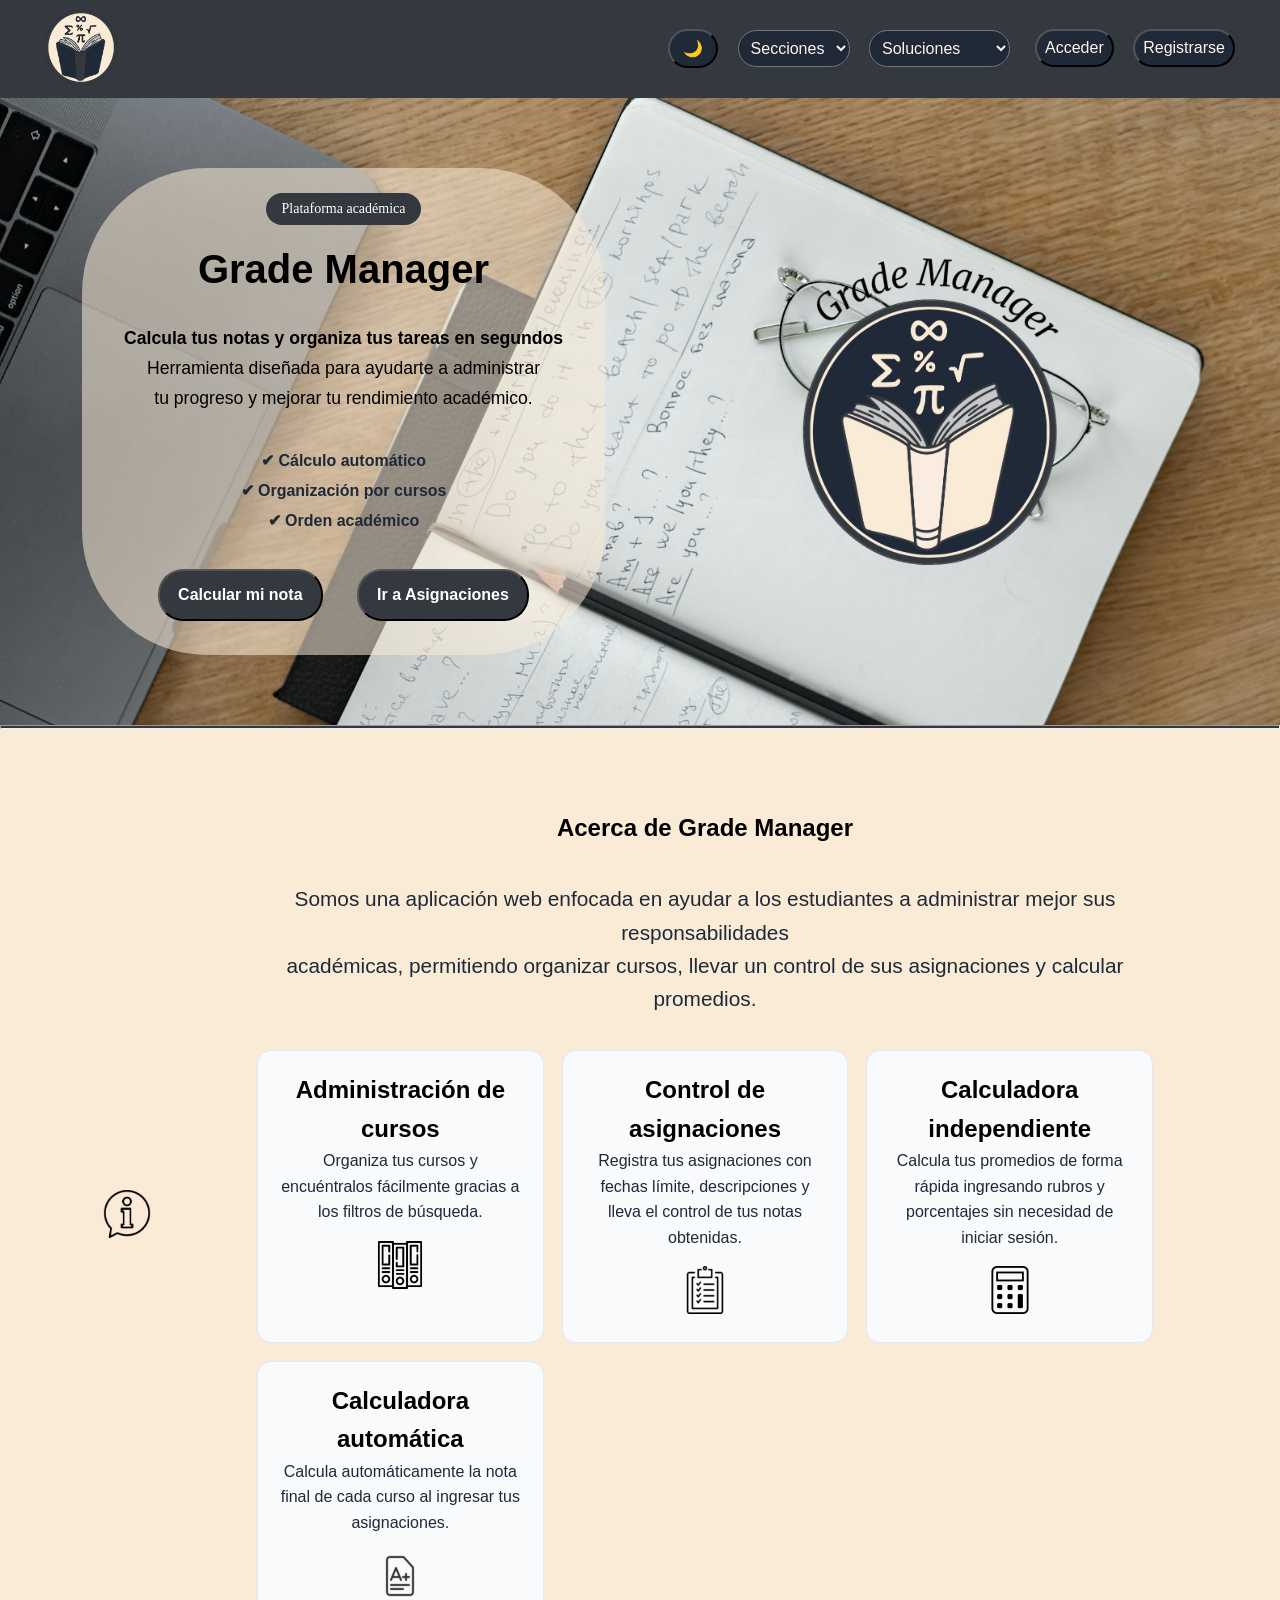
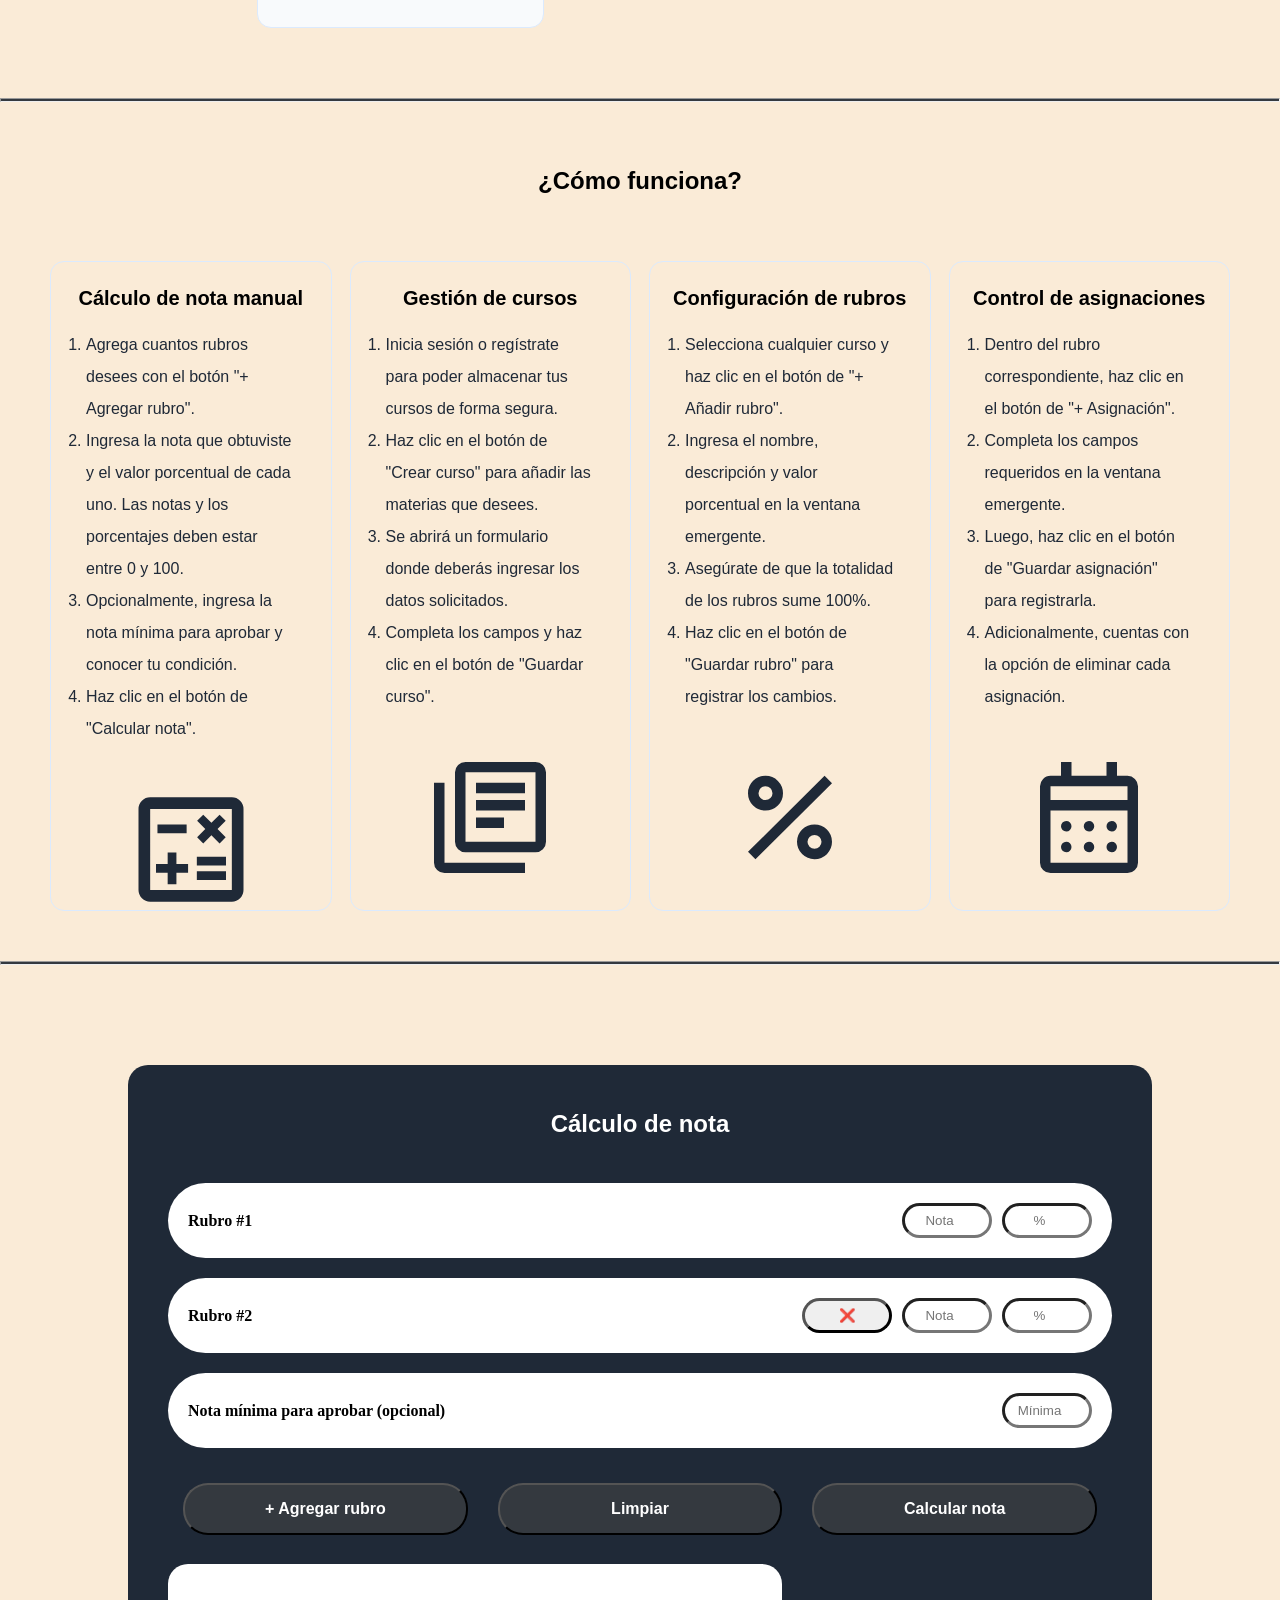
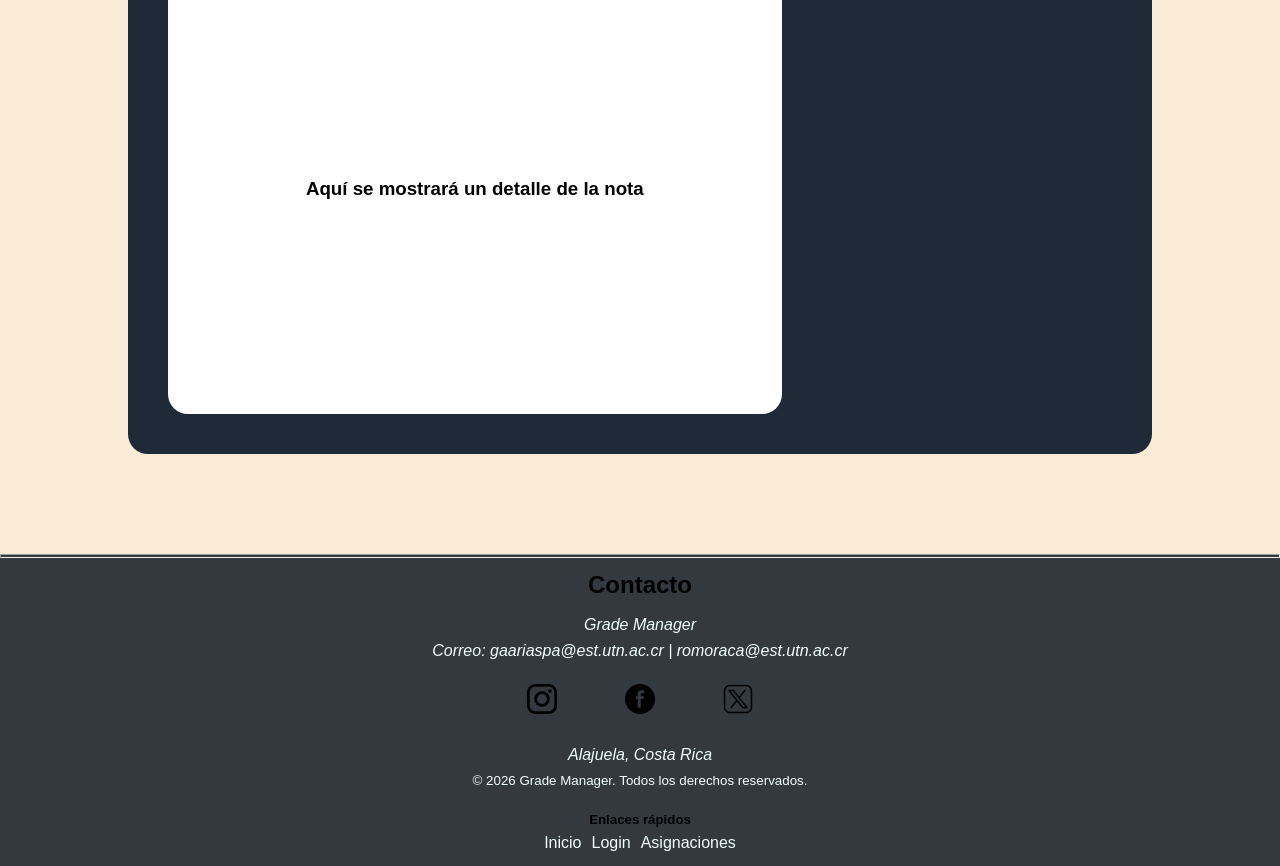
==== commit d913772f: "Correción de errores, cambios en los filtros y agregación de etiqueta de categoría por cada curso" ====
--- a/index.html
+++ b/index.html
@@ -258,9 +258,9 @@
     </footer>
     <script src="js/buttons.js"></script>
     <script src="js/loadJson.js"></script>
+    <script src="js/grade.js"></script>
+    <script src="js/closeMenuNav.js"></script>
     <script src="js/darkMode.js"></script>
-    <script src="js/index.js"></script>
-    <script src="js/grade.js"></script>
 </body>
 
 </html>
--- a/CSS/style.css
+++ b/CSS/style.css
@@ -63,9 +63,11 @@
   position: sticky;
   top: 0;
   z-index: 1000;
+  transition: all 0.8s;
 }
 
 .logo {
+  margin-top: 5px;
   height: 75px;
   width: auto;
 }
@@ -73,13 +75,12 @@
 .logo:hover {
   transform: scale(1.1);
   cursor: pointer;
-  transition: transform 0.3s;
+  transition: transform 0.4s;
 }
 
 .header-interactables {
   font-size: 1rem;
-  margin-bottom: 0;
-  margin-right: 10px;
+  margin-left: 15px;
   background-color: #1f2937;
   color: seashell;
   border-radius: 30px;
@@ -141,6 +142,7 @@
   background-size: cover;
   padding: 20px;
   scroll-margin-top: 80px;
+  transition: all 0.8s;
 }
 
 .hero-content {
@@ -258,6 +260,7 @@
   background-color: antiquewhite;
   padding: 70px;
   scroll-margin-top: 80px;
+  transition: all 0.8s;
 }
 
 .about-content {
@@ -350,6 +353,7 @@
   background-size: cover;
   padding: 50px;
   scroll-margin-top: 80px;
+  transition: all 0.8s;
 }
 
 .funcionamiento-content {
@@ -433,6 +437,7 @@
   font-size: 1rem;
   text-align: center;
   padding-bottom: 10px;
+  transition: all 0.8s;
 }
 
 footer a {
@@ -488,16 +493,21 @@
 
 .dark .site-header {
   background-color: #161b27;
-  transition: all 0.8s;
+  transition: 0.8s;
 }
 
 .dark .header-interactables {
   background-color: #252c3f;
+  border: 2px solid #3b82f6;
 }
 
 .dark .header-interactables:hover {
   background-color: #3b82f6;
   color: #ffffff;
+}
+
+.dark .menu-nav {
+  background-color: #161b27;
 }
 
 /*===========================
@@ -641,10 +651,6 @@
 
 .dark footer img {
   filter: invert(1);
-}
-
-.dark .menu-nav {
-  background-color: #161b27;
 }
 
 /*===========================
--- a/CSS/styleCalculoNota.css
+++ b/CSS/styleCalculoNota.css
@@ -13,6 +13,7 @@
   align-items: flex-start;
   border-radius: 20px;
   scroll-margin-top: 80px;
+  transition: all 0.8s;
 }
 
 .container-calculo h1 {
@@ -146,9 +147,6 @@
 
 .btn-eliminar {
   width: 30px;
-  padding: 0;
-  background-color: transparent;
-  border-color: transparent;
 }
 
 .btn-eliminar:hover {
@@ -225,7 +223,7 @@
 }
 
 .dark .notaMinima-card input {
-  border: 3px solid #3d4a6a;
+  border-color: #3d4a6a;
   background-color: #252c3f;
   color: #e8eaf0;
 }
@@ -305,10 +303,17 @@
     padding: 20px 5px;
   }
 
+  .rubros-container {
+    display: flex;
+    align-items: center;
+    justify-content: center;
+    flex-direction: column;
+    width: 100%;
+  }
+
   .rubro-card {
-    padding: 20px;
-    margin-left: 5px;
-    width: 82%;
+    margin: 0 auto;
+    width: 90%;
   }
 
   .rubro-card label {
@@ -316,9 +321,10 @@
   }
 
   .notaMinima-card {
+    text-align: center;
     padding: 20px;
-    margin-left: 5px;
-    width: 82%;
+    margin: 0 auto;
+    width: 90%;
   }
 
   .acciones {
